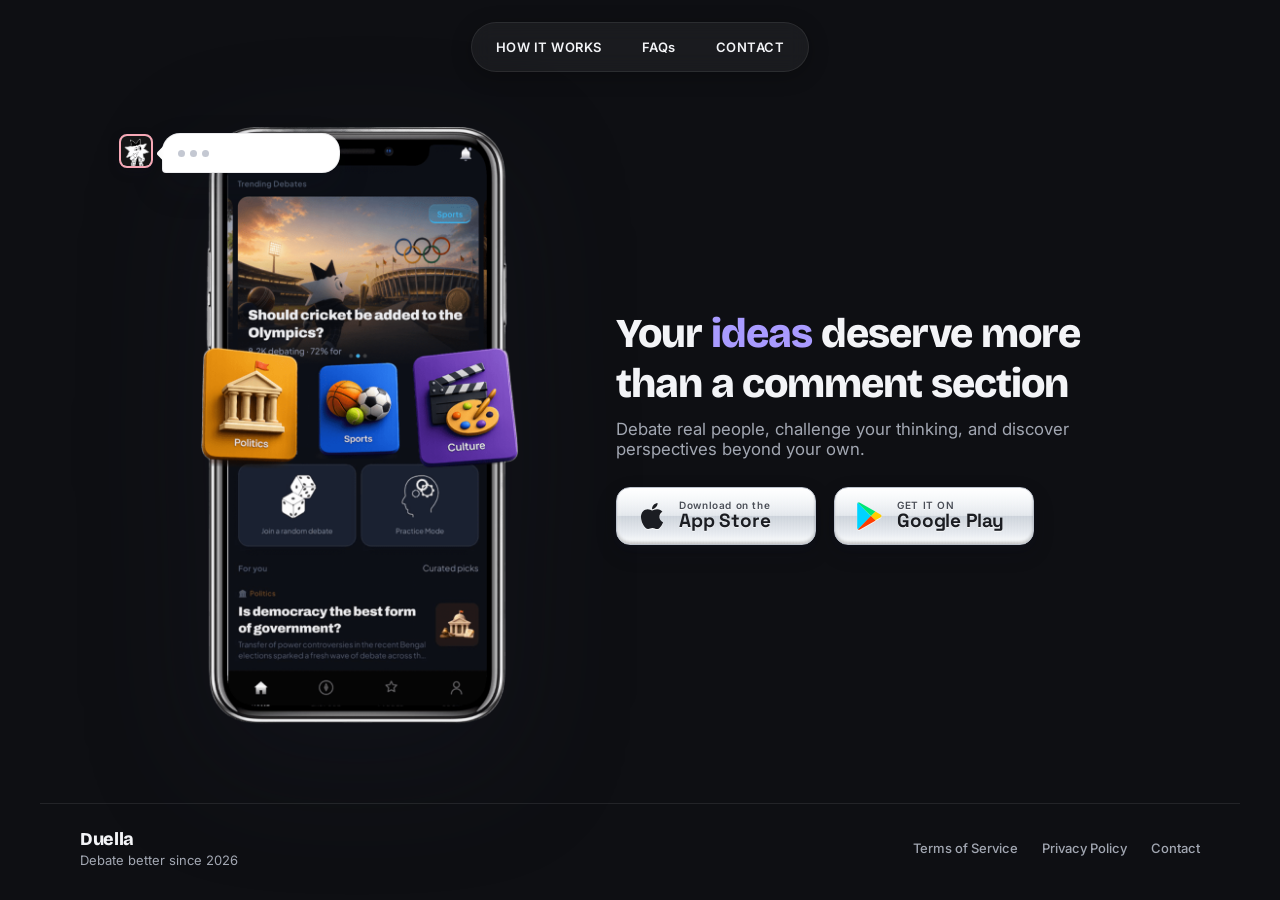
==== index.html @ 8a7b8738 "Update contact email to support@joinduella.com Co-Authored-By: Claude Opus 4.8 <noreply@anthropic.co" ====
<!DOCTYPE html>
<html lang="en">

<head>
  <meta charset="UTF-8" />
  <meta name="viewport" content="width=device-width, initial-scale=1.0" />
  <title>Duella — Your ideas deserve more than a comment section</title>
  <link rel="preconnect" href="https://fonts.googleapis.com" />
  <link rel="preconnect" href="https://fonts.gstatic.com" crossorigin />
  <link
    href="https://fonts.googleapis.com/css2?family=Bricolage+Grotesque:opsz,wght@12..96,600;12..96,700;12..96,800&family=Space+Grotesk:wght@500;700&family=Inter:wght@400;500;600&display=swap"
    rel="stylesheet" />
  <link rel="stylesheet" href="styles.css" />
</head>

<body>
  <!-- ─── NAV ─────────────────────────────────────────── -->
  <header class="nav">
    <nav class="nav__pills" aria-label="Primary">
      <a href="#how">HOW IT WORKS</a>
      <a href="#about">FAQs</a>
      <a href="#about">CONTACT</a>
    </nav>

    <a class="nav__cta" href="#get">Download</a>
  </header>

  <!-- ─── HERO ────────────────────────────────────────── -->
  <main class="hero">
    <div class="hero__stage">
      <div class="phone-wrap">
        <img class="phone" src="assets/samvaad_app_no_bg.png"
          alt="Duella app showing a live debate on cricket in the Olympics" />
      </div>

      <!-- debate chat bubbles -->
      <div class="bubble bubble--against bubble--o1">
        <span class="bubble__avatar">
          <img src="assets/defaultprofilepic.png" alt="" />
        </span>
        <span class="bubble__typing" aria-hidden="true"><i></i><i></i><i></i></span>
        <div class="bubble__body">
          <p>One match can eat an entire day. Shared Olympic venues cannot spare that.</p>
        </div>
      </div>

      <div class="bubble bubble--for bubble--o2">
        <span class="bubble__avatar bubble__avatar--flip">
          <img src="assets/defaultprofilepic.png" alt="" />
        </span>
        <span class="bubble__typing" aria-hidden="true"><i></i><i></i><i></i></span>
        <div class="bubble__body">
          <p>T20 wraps in three hours. Rugby sevens already made the cut.</p>
        </div>
      </div>

      <div class="bubble bubble--against bubble--o3">
        <span class="bubble__avatar">
          <img src="assets/defaultprofilepic.png" alt="" />
        </span>
        <span class="bubble__typing" aria-hidden="true"><i></i><i></i><i></i></span>
        <div class="bubble__body">
          <p>Barely a dozen nations are truly competitive. The medals write themselves.</p>
        </div>
      </div>

      <div class="bubble bubble--for bubble--o4">
        <span class="bubble__avatar bubble__avatar--flip">
          <img src="assets/defaultprofilepic.png" alt="" />
        </span>
        <span class="bubble__typing" aria-hidden="true"><i></i><i></i><i></i></span>
        <div class="bubble__body">
          <p>1.5 billion fans would finally watch the Games. That is the reach the IOC wants.</p>
        </div>
      </div>
    </div>

    <div class="hero__copy">
      <h1 class="headline">
        <span class="line">
          <span class="word hl hl--white">Your</span>
          <span class="word hl hl--lav">ideas</span>
          <span class="word hl hl--white">deserve</span>
          <span class="word hl hl--white">more</span>

        </span>
        <span class="line">
          <span class="word hl hl--white">than</span>
          <span class="word hl hl--white">a&nbsp;comment</span>
          <span class="word hl hl--white">section</span>
        </span>
      </h1>

      <p class="subhead">Debate real people, challenge your thinking, and discover perspectives beyond your own.</p>

      <!-- ─── STORE BUTTONS (steel effect) ─── -->
      <div class="store-row" id="get">
        <!-- App Store -->
        <a class="steel-btn" href="#" aria-label="Download on the App Store">
          <svg class="steel-btn__icon" viewBox="0 0 384 512" aria-hidden="true">
            <path
            
              d="M318.7 268.7c-.2-36.7 16.4-64.4 50-84.8-18.8-26.9-47.2-41.7-84.7-44.6-35.5-2.8-74.3 20.7-88.5 20.7-15 0-49.4-19.7-76.4-19.7C63.3 141.2 4 184.8 4 273.5q0 39.3 14.4 81.2c12.8 36.7 59 126.7 107.2 125.2 25.2-.6 43-17.9 75.8-17.9 31.8 0 48.3 17.9 76.4 17.9 48.6-.7 90.4-82.5 102.6-119.3-65.2-30.7-61.7-90-61.7-91.9zm-56.6-164.2c27.3-32.4 24.8-61.9 24-72.5-24.1 1.4-52 16.4-67.9 34.9-17.5 19.8-27.8 44.3-25.6 71.9 26.1 2 49.9-11.4 69.5-34.3z" />
          </svg>
          <span class="steel-btn__text">
            <small>Download on the</small>
            <strong>App Store</strong>
          </span>
        </a>

        <!-- Google Play -->
        <a class="steel-btn" href="#" aria-label="Get it on Google Play">
          <svg class="steel-btn__icon" viewBox="0 0 512 512" aria-hidden="true">
            <path fill="#00d3ff"
              d="M47.6 26.9C41.3 33.6 37.7 44 37.7 57.4v397.2c0 13.5 3.6 23.8 9.9 30.5l1.3 1.3 222.5-222.5v-5.3L48.9 25.6z" />
            <path fill="#ffce00"
              d="M345 331.3l-74.2-74.2v-5.3l74.2-74.2 1.7 1 87.9 49.9c25.1 14.2 25.1 37.5 0 51.8l-87.9 49.9z" />
            <path fill="#ff3d00" d="M346.7 330.3L270.8 254.5 47.6 485.1c8.3 8.8 22 9.9 37.4 1.1l261.7-148.6" />
            <path fill="#00e676" d="M346.7 178.7L85 30.1C69.6 21.3 55.9 22.4 47.6 31.2l223.2 223.3z" />
          </svg>
          <span class="steel-btn__text">
            <small>GET IT ON</small>
            <strong>Google Play</strong>
          </span>
        </a>
      </div>
    </div>
  </main>

  <footer class="foot">
    <div class="foot__brand">
      <span class="foot__name">Duella</span>
      <span class="foot__tag">Debate better since 2026</span>
    </div>
    <nav class="foot__links" aria-label="Footer">
      <a href="terms.html">Terms of Service</a>
      <a href="privacy.html">Privacy Policy</a>
      <a href="mailto:support@joinduella.com">Contact</a>
    </nav>
  </footer>

  <script>
    // Rotate through several debates: swap the phone screenshot, play the
    // exchange as a live chat, hold, fade out, wait, then move to the next.
    (function () {
      const bubbles = Array.from(document.querySelectorAll('.bubble'));
      const phone = document.querySelector('.phone');

      const START = 500;   // wait before the first message
      const TYPING = 1200;  // how long the typing dots show
      const READ = 900;   // pause after a message before the reply
      const HOLD = 3000;  // keep the finished thread readable
      const RESET = 700;   // fade-out time
      const WAIT = 1500;  // idle gap between debates (app on screen)

      // side order per slot is fixed: against, for, against, for
      const debates = [
        {
          img: 'assets/samvaad_app_no_bg.png',
          msgs: [
            'One match can eat an entire day. Shared Olympic venues cannot spare that.',
            'T20 wraps in three hours. Rugby sevens already made the cut.',
            'Barely a dozen nations are truly competitive. The medals write themselves.',
            '1.5 billion fans would finally watch the Games. That is the reach the IOC wants.',
          ],
        },
        {
          img: 'assets/samvaad_app_no_bg_2.png',
          msgs: [
            'Fifty one percent can simply vote away the rights of the other forty nine.',
            'That is why real democracies bind the majority with a constitution.',
            'Voters reward short term bribes, not long term policy.',
            'And they can throw out leaders who fail them. No other system lets you.',
          ],
        },
      ];

      const paras = bubbles.map((b) => b.querySelector('p'));

      // Reduced-motion: show the first debate statically, no loop.
      if (window.matchMedia && window.matchMedia('(prefers-reduced-motion: reduce)').matches) {
        debates[0].msgs.forEach((m, i) => { if (paras[i]) paras[i].textContent = m; });
        bubbles.forEach((b) => b.classList.add('is-typing', 'is-sent'));
        return;
      }

      let di = 0;

      function loadTexts(d) {
        d.msgs.forEach((m, i) => { if (paras[i]) paras[i].textContent = m; });
      }

      function playRound(done) {
        let t = 0;
        bubbles.forEach((b) => {
          setTimeout(() => b.classList.add('is-typing'), t);
          setTimeout(() => b.classList.add('is-sent'), t + TYPING);
          t += TYPING + READ;
        });
        setTimeout(() => {
          bubbles.forEach((b) => b.classList.remove('is-typing', 'is-sent'));
        }, t + HOLD);
        setTimeout(done, t + HOLD + RESET);
      }

      function run() {
        loadTexts(debates[di]);
        playRound(() => {
          // advance, wait, crossfade to next screenshot, then replay
          di = (di + 1) % debates.length;
          setTimeout(() => {
            phone.style.opacity = 0;
            setTimeout(() => {
              phone.src = debates[di].img;
              phone.style.opacity = 1;
              run();
            }, 400);
          }, WAIT);
        });
      }

      setTimeout(run, START);
    })();
  </script>
</body>

</html>
---- styles.css ----
:root {
  --bg: #0e0f13;
  --ink: #f3f4f7;
  --muted: #a2a7b2;
  --lav: #a99bff;
  --lav-deep: #b9adff;
  --blue: #7cc4ff;
  --blue-deep: #7cc4ff;
  --pink: #ff9ed4;
  --pink-deep: #ff9ed4;
  --pill: #ececec;
}

* { margin: 0; padding: 0; box-sizing: border-box; }

html { scroll-behavior: smooth; }

body {
  min-height: 100vh;
  min-height: 100svh;
  display: flex;
  flex-direction: column;
  background: var(--bg);
  color: var(--ink);
  font-family: "Inter", system-ui, sans-serif;
  overflow-x: hidden;
  position: relative;
}

/* ─── Decorative blobs ─────────────────────────── */
.blob {
  position: fixed;
  border-radius: 50%;
  filter: blur(90px);
  opacity: 0.55;
  z-index: 0;
  pointer-events: none;
}
.blob--lav  { width: 460px; height: 460px; background: var(--lav-deep);  top: -120px; left: -120px; }
.blob--blue { width: 520px; height: 520px; background: var(--blue-deep); bottom: -180px; right: -140px; opacity: .35; }
.blob--pink { width: 380px; height: 380px; background: var(--pink-deep); top: 40%; right: 12%; opacity: .28; }

/* ─── Nav ──────────────────────────────────────── */
.nav {
  position: relative;
  z-index: 5;
  display: flex;
  align-items: center;
  justify-content: center;
  padding: 22px 32px;
  width: 100%;
  max-width: 1400px;
  margin: 0 auto;
}
.logo {
  display: grid;
  place-items: center;
  width: 46px; height: 46px;
  background: var(--ink);
  color: #fff;
  border-radius: 12px;
  font-family: "Space Grotesk", monospace;
  font-weight: 700;
  font-size: 20px;
  text-decoration: none;
  letter-spacing: -1px;
}
.nav__pills {
  display: flex;
  gap: 4px;
  background: rgba(255,255,255,.05);
  border: 1px solid rgba(255,255,255,.08);
  backdrop-filter: blur(10px);
  padding: 6px;
  border-radius: 999px;
  box-shadow: 0 4px 20px rgba(0,0,0,.25);
}
.nav__pills a {
  padding: 10px 18px;
  border-radius: 999px;
  text-decoration: none;
  color: var(--ink);
  font-size: 13px;
  font-weight: 600;
  letter-spacing: .04em;
  transition: background .2s ease, color .2s ease;
}
.nav__pills a:hover { background: var(--ink); color: #0e0f13; }
.nav__menu {
  display: none;
  flex-direction: column;
  justify-content: center;
  gap: 5px;
  width: 44px;
  height: 44px;
  padding: 0 11px;
  border-radius: 12px;
  background: rgba(255,255,255,.05);
  border: 1px solid rgba(255,255,255,.08);
  cursor: pointer;
}
.nav__menu span {
  display: block;
  height: 2px;
  border-radius: 2px;
  background: var(--ink);
}
.nav__cta {
  display: none;
  align-items: center;
  padding: 11px 24px;
  border-radius: 999px;
  color: #1b1d22;
  font-size: 14px;
  font-weight: 700;
  text-decoration: none;
  position: relative;
  overflow: hidden;
  isolation: isolate;
  background:
    linear-gradient(180deg,
      #ffffff 0%,
      #f6f8fa 15%,
      #e4e8ed 49%,
      #cdd3db 50%,
      #e6eaef 80%,
      #fbfcfd 100%);
  border: 1px solid #bcc2cc;
  box-shadow:
    inset 0 1px 0 rgba(255,255,255,.95),
    inset 0 -2px 3px rgba(0,0,0,.18),
    0 4px 12px rgba(0,0,0,.32);
  text-shadow: 0 1px 0 rgba(255,255,255,.6);
  transition: filter .2s ease, transform .15s ease;
}
.nav__cta:hover { filter: brightness(1.05); transform: translateY(-1px); }
.nav__cta::after {
  content: "";
  position: absolute;
  top: -50%;
  left: 0;
  width: 42%;
  height: 200%;
  z-index: 3;
  pointer-events: none;
  transform: translateX(-180%) rotate(20deg);
  background: linear-gradient(90deg,
    rgba(255,255,255,0) 0%,
    rgba(255,255,255,.9) 50%,
    rgba(255,255,255,0) 100%);
  filter: blur(4px);
  opacity: 0;
}
.nav__cta:hover::after { animation: shine .8s ease-out forwards; }
.nav__hint { font-size: 13px; color: var(--muted); font-weight: 500; }
.nav__hint kbd {
  background: rgba(255,255,255,.08);
  border: 1px solid rgba(255,255,255,.14);
  border-radius: 6px;
  padding: 1px 7px;
  font-family: "Space Grotesk", monospace;
  box-shadow: 0 1px 0 rgba(0,0,0,.3);
}

/* ─── Hero ─────────────────────────────────────── */
.hero {
  position: relative;
  z-index: 4;
  display: flex;
  flex-direction: row;
  align-items: center;
  justify-content: center;
  gap: 96px;
  text-align: left;
  padding: 0 40px 40px;
  max-width: 1200px;
  margin: 0 auto;
  flex: 1;
  width: 100%;
}

/* ─── Phone stage + dreamy texture ─── */
.hero__stage {
  position: relative;
  flex-shrink: 0;
  display: flex;
  justify-content: center;
}
.phone-wrap {
  position: relative;
  z-index: 1;
  animation: float 16s ease-in-out infinite;
  will-change: transform;
}
.phone {
  width: 320px;
  max-width: 82vw;
  height: auto;
  filter: drop-shadow(0 40px 60px rgba(20,24,40,.28));
  transition: opacity .4s ease;
}
/* dreamy colored glow beneath the phone */
.dreamy {
  position: absolute;
  left: 50%;
  bottom: -6%;
  transform: translateX(-50%);
  width: 128%;
  height: 78%;
  z-index: 0;
  border-radius: 50%;
  filter: blur(55px) saturate(1.2);
  opacity: .85;
  background:
    radial-gradient(42% 46% at 28% 42%, var(--lav-deep) 0%, transparent 70%),
    radial-gradient(46% 50% at 72% 46%, var(--blue-deep) 0%, transparent 68%),
    radial-gradient(50% 52% at 50% 78%, var(--pink-deep) 0%, transparent 70%);
  animation: dreamShift 12s ease-in-out infinite;
}
@keyframes dreamShift {
  0%,100% { transform: translateX(-50%) scale(1);   opacity: .8; }
  50%     { transform: translateX(-50%) scale(1.06); opacity: .95; }
}

.hero__copy {
  position: relative;
  display: flex;
  flex-direction: column;
  align-items: flex-start;
  z-index: 2;
  max-width: 620px;
}
@keyframes float {
  0%,100% { transform: translateY(0); }
  50%     { transform: translateY(-14px); }
}

/* ─── Debate chat bubbles ─── */
.bubble {
  position: absolute;
  z-index: 3;
  width: 178px;
  padding: 10px 12px;
  background: #fff;
  border: 1px solid rgba(20,24,40,.08);
  border-radius: 16px;
  box-shadow: 0 14px 34px rgba(20,24,40,.16);
  font-size: 12px;
  line-height: 1.32;
  opacity: 0;
  transform: translate(var(--tx, 0), 10px) scale(.94);
  transition: opacity .4s ease, transform .5s cubic-bezier(.22,1,.36,1);
}
.bubble.is-typing { opacity: 1; transform: translate(0, 0) scale(1); }
.bubble p { margin: 0; color: #2c2f38; }

/* typing indicator */
.bubble__typing {
  display: none;
  align-items: center;
  gap: 5px;
  height: 18px;
  padding: 2px 3px;
}
.bubble.is-typing:not(.is-sent) .bubble__typing { display: flex; }
.bubble__typing i {
  width: 7px;
  height: 7px;
  border-radius: 50%;
  background: #c4c8d2;
  animation: typedot 1s infinite ease-in-out;
}
.bubble__typing i:nth-child(2) { animation-delay: .15s; }
.bubble__typing i:nth-child(3) { animation-delay: .3s; }
@keyframes typedot {
  0%,60%,100% { transform: translateY(0);    opacity: .45; }
  30%         { transform: translateY(-4px); opacity: 1; }
}

/* message body (hidden until sent) */
.bubble__body { display: none; }
.bubble.is-sent .bubble__body { display: block; }
.bubble__avatar {
  position: absolute;
  bottom: 4px;
  z-index: 2;
  width: 34px;
  height: 34px;
  border-radius: 8px;
  overflow: hidden;
  border: 2.5px solid;
  background: #fff;
  box-shadow: 0 4px 12px rgba(20,24,40,.18);
}
.bubble__avatar img { display: block; width: 100%; height: 100%; object-fit: cover; }
.bubble__avatar--flip img { transform: scaleX(-1); }
.bubble__tag {
  display: inline-block;
  font-family: "Space Grotesk", sans-serif;
  font-size: 10px;
  font-weight: 700;
  letter-spacing: .05em;
  text-transform: uppercase;
  padding: 3px 9px;
  border-radius: 999px;
}
/* tail — borderless nub overlapping the body so it reads connected */
.bubble::after {
  content: "";
  position: absolute;
  bottom: 11px;
  width: 15px;
  height: 15px;
  background: #fff;
  border-radius: 3px;
  transform: rotate(45deg);
}

/* AGAINST — left side, slides in from the left */
.bubble--against {
  left: -38px;
  --tx: -28px;
  border-radius: 18px 18px 18px 4px;
}
.bubble--against .bubble__tag { background: #ffe1e6; color: #e11d48; }
.bubble--against .bubble__avatar { border-color: #f7a8b6; left: -44px; }
.bubble--against::after { left: -4px; }

/* FOR — right side, slides in from the right */
.bubble--for {
  right: -38px;
  --tx: 28px;
  border-radius: 18px 18px 4px 18px;
}
.bubble--for .bubble__tag { background: #dcf7e6; color: #15a34a; }
.bubble--for .bubble__avatar { border-color: #a0e2ba; right: -44px; }
.bubble--for::after { right: -4px; }

/* conversation order: a → b → a → b, zig-zag down */
.bubble--o1 { top: 1%;  }
.bubble--o2 { top: 27%; }
.bubble--o3 { top: 53%; }
.bubble--o4 { top: 79%; }


.headline {
  font-family: "Bricolage Grotesque", "Space Grotesk", sans-serif;
  font-weight: 800;
  font-size: clamp(1.5rem, 3.2vw, 3rem);
  line-height: 1.05;
  letter-spacing: -0.025em;
  max-width: none;
  margin-top: 0;
  position: relative;
  z-index: 2;
  display: flex;
  flex-direction: column;
  align-items: flex-start;
  gap: .18em;
}
.line {
  display: flex;
  flex-wrap: nowrap;
  white-space: nowrap;
  justify-content: flex-start;
  gap: .1em .22em;
}
.word { display: inline-block; }
.hl { padding: 0; background: none; }
.hl--white { color: var(--ink); }
.hl--lav  { color: var(--lav); }
.hl--blue { color: var(--blue); }
.hl--pink { color: var(--pink); }

.subhead {
  margin-top: 14px;
  font-size: clamp(.9rem, 1.4vw, 1.05rem);
  color: var(--muted);
  max-width: 42ch;
}

/* ─── Steel store buttons ──────────────────────── */
.store-row {
  display: flex;
  gap: 18px;
  margin-top: 28px;
  flex-wrap: wrap;
  justify-content: flex-start;
}
.steel-btn {
  --steel-hi: #ffffff;
  display: inline-flex;
  align-items: center;
  gap: 12px;
  padding: 12px 24px 12px 20px;
  min-width: 200px;
  border-radius: 14px;
  text-decoration: none;
  color: #1b1d22;
  position: relative;
  overflow: hidden;
  isolation: isolate;
  /* brushed steel base — lighter/whiter */
  background:
    linear-gradient(180deg,
      #ffffff 0%,
      #f6f8fa 15%,
      #e4e8ed 49%,
      #cdd3db 50%,
      #e6eaef 80%,
      #fbfcfd 100%);
  border: 1px solid #bcc2cc;
  box-shadow:
    inset 0 1px 0 rgba(255,255,255,.95),
    inset 0 -2px 3px rgba(0,0,0,.22),
    inset 2px 0 3px rgba(255,255,255,.4),
    0 3px 8px rgba(20,24,40,.22),
    0 8px 22px rgba(20,24,40,.14);
  transition: transform .15s ease, box-shadow .2s ease, filter .2s ease;
}
/* fine brushed-metal streaks + top glare */
.steel-btn::before {
  content: "";
  position: absolute;
  inset: 0;
  border-radius: inherit;
  z-index: -1;
  background:
    repeating-linear-gradient(90deg,
      rgba(255,255,255,.10) 0px,
      rgba(255,255,255,.10) 1px,
      rgba(0,0,0,.035) 2px,
      rgba(0,0,0,.035) 3px),
    linear-gradient(180deg, rgba(255,255,255,.85), rgba(255,255,255,0) 45%);
  mix-blend-mode: soft-light;
  opacity: .9;
}
/* left→right shine that sweeps across the entire button on hover */
.steel-btn::after {
  content: "";
  position: absolute;
  top: -50%;
  left: 0;
  width: 42%;
  height: 200%;
  z-index: 3;
  pointer-events: none;
  transform: translateX(-180%) rotate(20deg);
  background: linear-gradient(90deg,
    rgba(255,255,255,0) 0%,
    rgba(255,255,255,.9) 50%,
    rgba(255,255,255,0) 100%);
  filter: blur(4px);
  opacity: 0;
}
.steel-btn:hover::after {
  animation: shine .8s ease-out forwards;
}
@keyframes shine {
  0%   { opacity: 0; transform: translateX(-180%) rotate(20deg); }
  12%  { opacity: 1; }
  100% { opacity: 0; transform: translateX(430%) rotate(20deg); }
}
.steel-btn:hover {
  transform: translateY(-2px);
  filter: brightness(1.04);
  box-shadow:
    inset 0 1px 0 rgba(255,255,255,1),
    inset 0 -2px 3px rgba(0,0,0,.25),
    0 6px 14px rgba(20,24,40,.28),
    0 12px 30px rgba(20,24,40,.18);
}
.steel-btn:active {
  transform: translateY(0);
  box-shadow:
    inset 0 2px 5px rgba(0,0,0,.3),
    inset 0 1px 0 rgba(255,255,255,.5),
    0 2px 6px rgba(20,24,40,.2);
}
.steel-btn__icon {
  width: 30px;
  height: 30px;
  flex-shrink: 0;
  filter: drop-shadow(0 1px 0 rgba(255,255,255,.7));
}
/* Apple logo (single-path svg) picks up currentColor */
.steel-btn__icon path:not([fill]) { fill: #1b1d22; }
.steel-btn__text {
  display: flex;
  flex-direction: column;
  align-items: flex-start;
  line-height: 1.1;
  text-shadow: 0 1px 0 rgba(255,255,255,.65);
}
.steel-btn__text small {
  font-size: 10px;
  letter-spacing: .06em;
  font-weight: 600;
  color: #4a4e57;
}
.steel-btn__text strong {
  font-family: "Space Grotesk", sans-serif;
  font-size: 19px;
  font-weight: 700;
  letter-spacing: -.01em;
}

/* ─── Footer ───────────────────────────────────── */
.foot {
  position: relative;
  z-index: 4;
  display: flex;
  justify-content: space-between;
  align-items: center;
  gap: 20px;
  width: 100%;
  max-width: 1200px;
  margin: 0 auto;
  padding: 24px 40px 32px;
  border-top: 1px solid rgba(255,255,255,.09);
  font-size: 13px;
  color: var(--muted);
}
.foot__brand { display: flex; flex-direction: column; gap: 2px; }
.foot__name {
  font-family: "Bricolage Grotesque", "Space Grotesk", sans-serif;
  font-weight: 800;
  font-size: 18px;
  letter-spacing: -0.02em;
  color: var(--ink);
}
.foot__tag { color: var(--muted); }
.foot__links {
  display: flex;
  align-items: center;
  gap: 24px;
}
.foot__links a {
  color: var(--muted);
  text-decoration: none;
  font-weight: 500;
  transition: color .2s ease;
}
.foot__links a:hover { color: var(--ink); }

/* ─── Legal pages ──────────────────────────────── */
.legal {
  position: relative;
  z-index: 4;
  width: 100%;
  max-width: 760px;
  margin: 0 auto;
  padding: 24px 24px 80px;
  flex: 1;
}
.legal__back {
  display: inline-block;
  margin-bottom: 24px;
  color: var(--muted);
  text-decoration: none;
  font-weight: 500;
}
.legal__back:hover { color: var(--ink); }
.legal h1 {
  font-family: "Bricolage Grotesque", "Space Grotesk", sans-serif;
  font-weight: 800;
  font-size: clamp(2rem, 4vw, 3rem);
  letter-spacing: -0.025em;
}
.legal .updated { color: var(--muted); font-size: 13px; margin-top: 8px; }
.legal h2 {
  font-family: "Bricolage Grotesque", "Space Grotesk", sans-serif;
  font-weight: 700;
  font-size: 1.3rem;
  letter-spacing: -0.01em;
  margin-top: 36px;
}
.legal p, .legal li {
  color: var(--muted);
  line-height: 1.65;
  margin-top: 12px;
}
.legal ul { padding-left: 20px; }
.legal a { color: var(--lav); }

/* ─── Responsive ───────────────────────────────── */
@media (max-width: 720px) {
  /* nav: just the Download button on the right */
  .nav { padding: 16px 18px; justify-content: flex-end; }
  .nav__pills { display: none; }
  .nav__hint { display: none; }
  .nav__cta { display: inline-flex; }

  /* stack: phone (with bubbles) up top, text + buttons below it */
  .hero {
    flex-direction: column;
    align-items: center;
    text-align: center;
    justify-content: flex-start;
    flex: 0 1 auto;
    gap: 0;
    padding: 8px 18px 32px;
  }
  .phone { width: 75vw; max-width: 330px; }
  .dreamy { bottom: 6%; height: 60%; opacity: .65; filter: blur(45px) saturate(1.2); }

  /* debate bubbles hug the phone edges */
  .bubble { width: 144px; font-size: 10.5px; padding: 7px 9px; }
  .bubble__avatar { width: 26px; height: 26px; }
  .bubble--against { left: -6px; }
  .bubble--for { right: -6px; }
  .bubble--against .bubble__avatar { left: -30px; }
  .bubble--for .bubble__avatar { right: -30px; }
  .bubble--o1 { top: 2%;  }
  .bubble--o2 { top: 28%; }
  .bubble--o3 { top: 54%; }
  .bubble--o4 { top: 80%; }

  /* let all words flow & wrap as one centered group */
  .line { display: contents; white-space: normal; }
  .headline {
    flex-direction: row;
    flex-wrap: wrap;
    justify-content: center;
    align-items: center;
    gap: .16em .28em;
    font-size: clamp(1.5rem, 7.4vw, 2.1rem);
  }

  /* text sits BELOW the phone — no overlap */
  .hero__copy {
    align-items: center;
    max-width: 420px;
    margin-top: 22px;
    padding: 0;
    width: 100%;
  }
  .subhead { margin-top: 12px; text-align: center; }

  .store-row { flex-direction: row; justify-content: center; width: 100%; max-width: 420px; gap: 12px; margin-top: 22px; }
  .steel-btn { flex: 1; min-width: 0; padding: 10px 12px; gap: 8px; }
  .steel-btn__icon { width: 24px; height: 24px; }
  .steel-btn__text small { font-size: 9px; }
  .steel-btn__text strong { font-size: 15px; }

  .foot { flex-direction: column; gap: 14px; text-align: center; padding: 20px 20px 26px; }
  .foot__brand { align-items: center; }
  .foot__links { flex-wrap: wrap; justify-content: center; gap: 18px; }
}
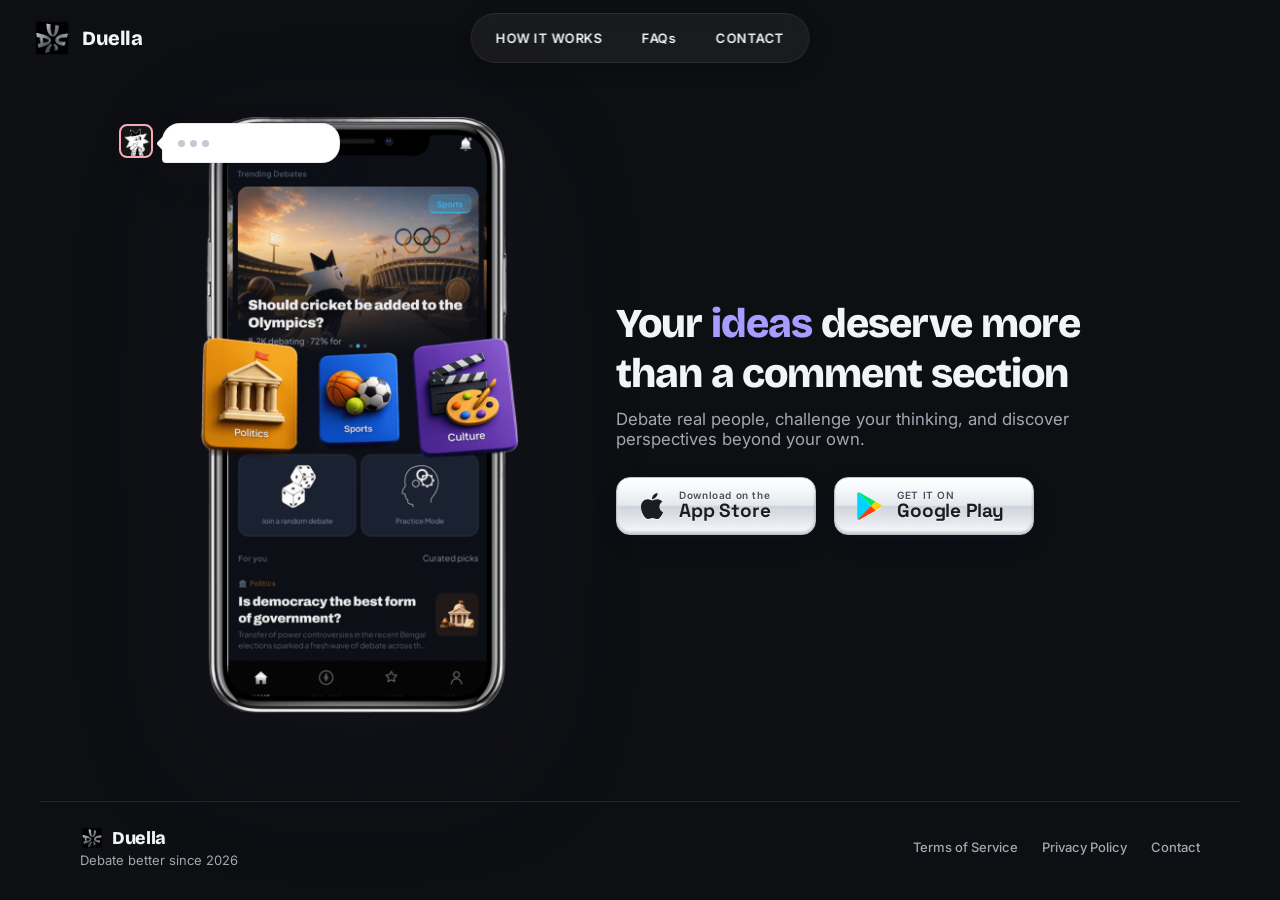
==== commit 118dae30: "Add Duella logo, favicons, and brand assets - Add favicon/app-icon set at root + manifest and browse" ====
--- a/index.html
+++ b/index.html
@@ -5,6 +5,18 @@
   <meta charset="UTF-8" />
   <meta name="viewport" content="width=device-width, initial-scale=1.0" />
   <title>Duella — Your ideas deserve more than a comment section</title>
+
+  <!-- Favicons / app icons -->
+  <link rel="icon" type="image/png" sizes="48x48" href="/favicon-48x48.png">
+  <link rel="icon" type="image/png" sizes="32x32" href="/favicon-32x32.png">
+  <link rel="icon" type="image/png" sizes="16x16" href="/favicon-16x16.png">
+  <link rel="shortcut icon" href="/favicon.ico">
+  <link rel="apple-touch-icon" sizes="180x180" href="/apple-touch-icon.png">
+  <link rel="manifest" href="/site.webmanifest">
+  <meta name="msapplication-TileColor" content="#0e0f13">
+  <meta name="msapplication-config" content="/browserconfig.xml">
+  <meta name="theme-color" content="#0e0f13">
+
   <link rel="preconnect" href="https://fonts.googleapis.com" />
   <link rel="preconnect" href="https://fonts.gstatic.com" crossorigin />
   <link
@@ -16,6 +28,11 @@
 <body>
   <!-- ─── NAV ─────────────────────────────────────────── -->
   <header class="nav">
+    <a class="nav__brand" href="#" aria-label="Duella home">
+      <img src="assets/logo-assets/website/Web-Icon-192_192x192.png" alt="Duella" />
+      <span>Duella</span>
+    </a>
+
     <nav class="nav__pills" aria-label="Primary">
       <a href="#how">HOW IT WORKS</a>
       <a href="#about">FAQs</a>
@@ -129,7 +146,7 @@
 
   <footer class="foot">
     <div class="foot__brand">
-      <span class="foot__name">Duella</span>
+      <span class="foot__name"><img src="assets/logo-assets/website/Web-Icon-192_192x192.png" alt="" />Duella</span>
       <span class="foot__tag">Debate better since 2026</span>
     </div>
     <nav class="foot__links" aria-label="Footer">
--- a/styles.css
+++ b/styles.css
@@ -46,11 +46,30 @@
   z-index: 5;
   display: flex;
   align-items: center;
-  justify-content: center;
-  padding: 22px 32px;
+  justify-content: space-between;
+  padding: 18px 32px;
   width: 100%;
   max-width: 1400px;
   margin: 0 auto;
+}
+.nav__brand {
+  display: inline-flex;
+  align-items: center;
+  gap: 10px;
+  text-decoration: none;
+  color: var(--ink);
+  z-index: 1;
+}
+.nav__brand img {
+  height: 40px;
+  width: auto;
+  display: block;
+}
+.nav__brand span {
+  font-family: "Bricolage Grotesque", "Space Grotesk", sans-serif;
+  font-weight: 800;
+  font-size: 20px;
+  letter-spacing: -0.02em;
 }
 .logo {
   display: grid;
@@ -66,6 +85,10 @@
   letter-spacing: -1px;
 }
 .nav__pills {
+  position: absolute;
+  left: 50%;
+  top: 50%;
+  transform: translate(-50%, -50%);
   display: flex;
   gap: 4px;
   background: rgba(255,255,255,.05);
@@ -523,12 +546,16 @@
 }
 .foot__brand { display: flex; flex-direction: column; gap: 2px; }
 .foot__name {
+  display: inline-flex;
+  align-items: center;
+  gap: 8px;
   font-family: "Bricolage Grotesque", "Space Grotesk", sans-serif;
   font-weight: 800;
   font-size: 18px;
   letter-spacing: -0.02em;
   color: var(--ink);
 }
+.foot__name img { height: 24px; width: auto; display: block; }
 .foot__tag { color: var(--muted); }
 .foot__links {
   display: flex;
@@ -585,11 +612,13 @@
 
 /* ─── Responsive ───────────────────────────────── */
 @media (max-width: 720px) {
-  /* nav: just the Download button on the right */
-  .nav { padding: 16px 18px; justify-content: flex-end; }
+  /* nav: logo left, Download right */
+  .nav { padding: 16px 18px; justify-content: space-between; }
   .nav__pills { display: none; }
   .nav__hint { display: none; }
   .nav__cta { display: inline-flex; }
+  .nav__brand img { height: 34px; }
+  .nav__brand span { font-size: 18px; }
 
   /* stack: phone (with bubbles) up top, text + buttons below it */
   .hero {
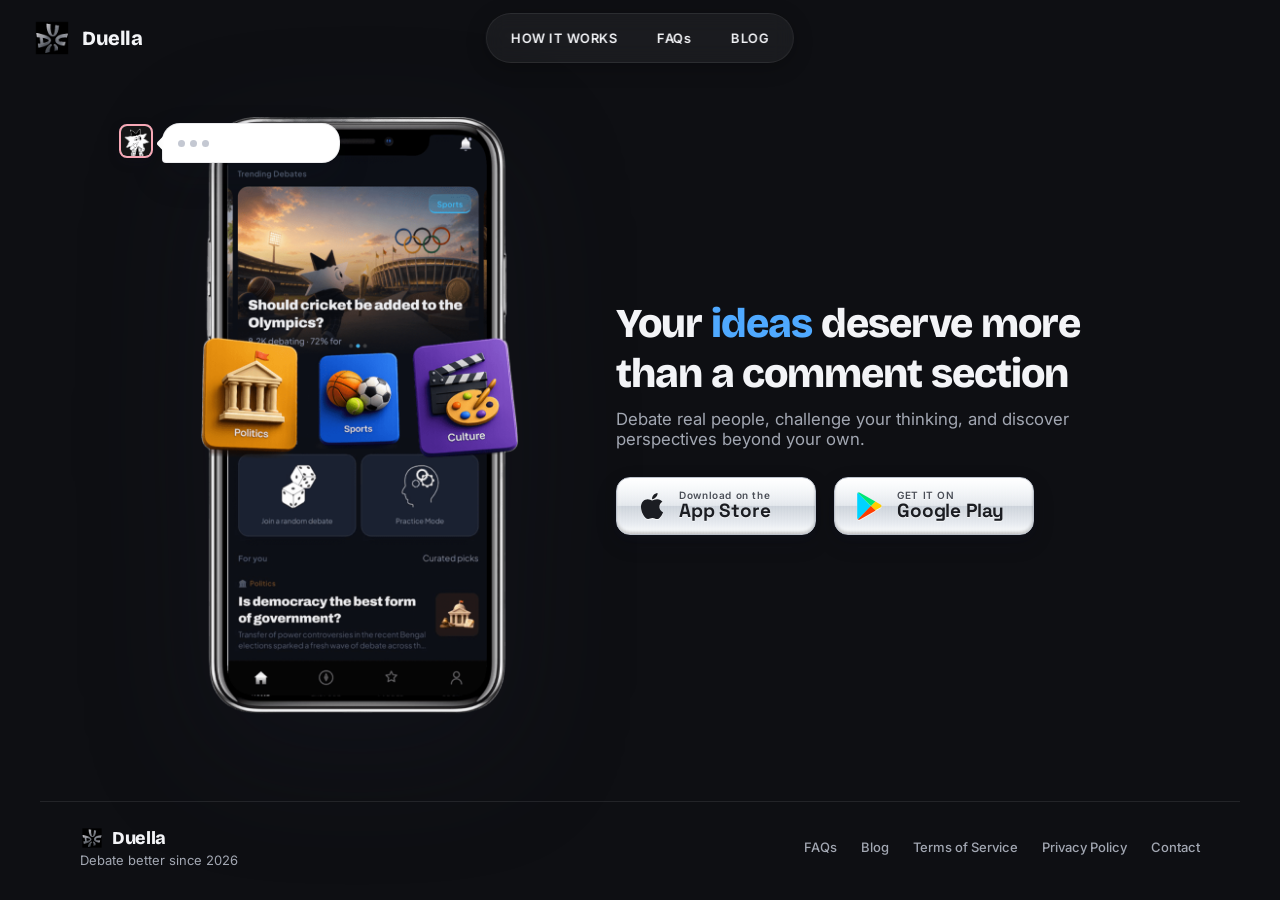
==== commit e0543871: "Add FAQ & blog pages, SEO, and social share image - New faqs.html (accordion) and blog.html (coming-" ====
--- a/index.html
+++ b/index.html
@@ -5,6 +5,25 @@
   <meta charset="UTF-8" />
   <meta name="viewport" content="width=device-width, initial-scale=1.0" />
   <title>Duella — Your ideas deserve more than a comment section</title>
+  <meta name="description"
+    content="Duella is a debate app where you pick a side on real topics and make your case against real people. Structured one on one debates, honest feedback, and a ranking that rewards good arguments. Coming soon to iOS and Android." />
+  <link rel="canonical" href="https://joinduella.com/" />
+
+  <!-- Open Graph -->
+  <meta property="og:type" content="website" />
+  <meta property="og:site_name" content="Duella" />
+  <meta property="og:title" content="Duella — Your ideas deserve more than a comment section" />
+  <meta property="og:description"
+    content="Pick a side, make your case, and climb the ranks in structured one on one debates. Coming soon to iOS and Android." />
+  <meta property="og:url" content="https://joinduella.com/" />
+  <meta property="og:image" content="https://joinduella.com/og-image.png" />
+
+  <!-- Twitter -->
+  <meta name="twitter:card" content="summary_large_image" />
+  <meta name="twitter:title" content="Duella — Your ideas deserve more than a comment section" />
+  <meta name="twitter:description"
+    content="Pick a side, make your case, and climb the ranks in structured one on one debates." />
+  <meta name="twitter:image" content="https://joinduella.com/og-image.png" />
 
   <!-- Favicons / app icons -->
   <link rel="icon" type="image/png" sizes="48x48" href="/favicon-48x48.png">
@@ -23,6 +42,27 @@
     href="https://fonts.googleapis.com/css2?family=Bricolage+Grotesque:opsz,wght@12..96,600;12..96,700;12..96,800&family=Space+Grotesk:wght@500;700&family=Inter:wght@400;500;600&display=swap"
     rel="stylesheet" />
   <link rel="stylesheet" href="styles.css" />
+
+  <!-- Structured data -->
+  <script type="application/ld+json">
+  {
+    "@context": "https://schema.org",
+    "@type": "Organization",
+    "name": "Duella",
+    "url": "https://joinduella.com/",
+    "logo": "https://joinduella.com/android-chrome-512x512.png",
+    "email": "support@joinduella.com",
+    "description": "A debate app where you pick a side on real topics and make your case against real people."
+  }
+  </script>
+  <script type="application/ld+json">
+  {
+    "@context": "https://schema.org",
+    "@type": "WebSite",
+    "name": "Duella",
+    "url": "https://joinduella.com/"
+  }
+  </script>
 </head>
 
 <body>
@@ -35,8 +75,8 @@
 
     <nav class="nav__pills" aria-label="Primary">
       <a href="#how">HOW IT WORKS</a>
-      <a href="#about">FAQs</a>
-      <a href="#about">CONTACT</a>
+      <a href="faqs.html">FAQs</a>
+      <a href="blog.html">BLOG</a>
     </nav>
 
     <a class="nav__cta" href="#get">Download</a>
@@ -150,6 +190,8 @@
       <span class="foot__tag">Debate better since 2026</span>
     </div>
     <nav class="foot__links" aria-label="Footer">
+      <a href="faqs.html">FAQs</a>
+      <a href="blog.html">Blog</a>
       <a href="terms.html">Terms of Service</a>
       <a href="privacy.html">Privacy Policy</a>
       <a href="mailto:support@joinduella.com">Contact</a>
--- a/styles.css
+++ b/styles.css
@@ -2,7 +2,7 @@
   --bg: #0e0f13;
   --ink: #f3f4f7;
   --muted: #a2a7b2;
-  --lav: #a99bff;
+  --lav: #4fa9ff;
   --lav-deep: #b9adff;
   --blue: #7cc4ff;
   --blue-deep: #7cc4ff;
@@ -610,6 +610,83 @@
 .legal ul { padding-left: 20px; }
 .legal a { color: var(--lav); }
 
+/* ─── FAQ accordion ─── */
+.faq-list {
+  margin-top: 30px;
+  display: flex;
+  flex-direction: column;
+  gap: 12px;
+}
+.faq-item {
+  border: 1px solid rgba(255,255,255,.09);
+  border-radius: 14px;
+  background: rgba(255,255,255,.03);
+  overflow: hidden;
+  transition: border-color .2s ease, background .2s ease;
+}
+.faq-item[open] { border-color: rgba(255,255,255,.16); background: rgba(255,255,255,.05); }
+.faq-item summary {
+  list-style: none;
+  cursor: pointer;
+  display: flex;
+  align-items: center;
+  justify-content: space-between;
+  gap: 16px;
+  padding: 18px 20px;
+  font-family: "Bricolage Grotesque", "Space Grotesk", sans-serif;
+  font-weight: 700;
+  font-size: 1.05rem;
+  color: var(--ink);
+}
+.faq-item summary::-webkit-details-marker { display: none; }
+.faq-item summary::after {
+  content: "+";
+  flex-shrink: 0;
+  font-family: "Space Grotesk", sans-serif;
+  font-weight: 500;
+  font-size: 1.5rem;
+  line-height: 1;
+  color: var(--muted);
+  transition: transform .2s ease;
+}
+.faq-item[open] summary::after { content: "–"; }
+.faq-a {
+  padding: 0 20px 18px;
+}
+.faq-a p {
+  margin: 0;
+  color: var(--muted);
+  line-height: 1.65;
+}
+.faq-a a { color: var(--lav); }
+
+/* ─── Blog empty state ─── */
+.blog-empty {
+  margin-top: 36px;
+  padding: 44px 28px;
+  text-align: center;
+  border: 1px dashed rgba(255,255,255,.14);
+  border-radius: 18px;
+  background: rgba(255,255,255,.02);
+}
+.blog-empty .soon-tag { margin: 0 auto; }
+.blog-empty h2 {
+  font-family: "Bricolage Grotesque", "Space Grotesk", sans-serif;
+  font-weight: 800;
+  font-size: 1.5rem;
+  letter-spacing: -0.02em;
+  margin-top: 16px;
+}
+.blog-empty p {
+  color: var(--muted);
+  line-height: 1.65;
+  margin-top: 12px;
+  max-width: 52ch;
+  margin-left: auto;
+  margin-right: auto;
+}
+.blog-empty a { color: var(--lav); }
+
 /* ─── Responsive ───────────────────────────────── */
 @media (max-width: 720px) {
   /* nav: logo left, Download right */
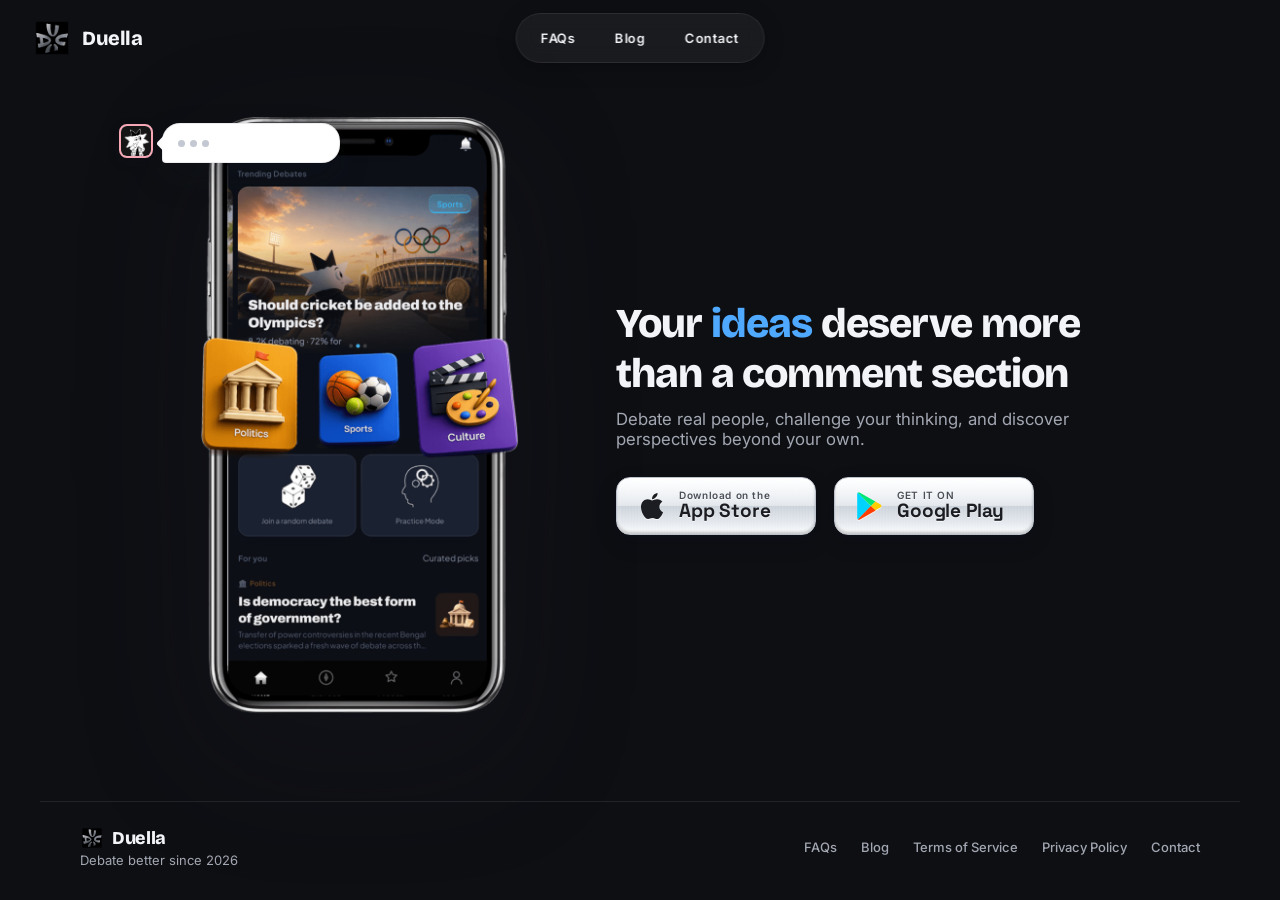
==== commit 43644df4: "Use clean URLs and update nav to FAQs/Blog/Contact - Add vercel.json (cleanUrls) so pages serve at /" ====
--- a/index.html
+++ b/index.html
@@ -74,9 +74,9 @@
     </a>
 
     <nav class="nav__pills" aria-label="Primary">
-      <a href="#how">HOW IT WORKS</a>
-      <a href="faqs.html">FAQs</a>
-      <a href="blog.html">BLOG</a>
+      <a href="/faqs">FAQs</a>
+      <a href="/blog">Blog</a>
+      <a href="mailto:support@joinduella.com">Contact</a>
     </nav>
 
     <a class="nav__cta" href="#get">Download</a>
@@ -190,10 +190,10 @@
       <span class="foot__tag">Debate better since 2026</span>
     </div>
     <nav class="foot__links" aria-label="Footer">
-      <a href="faqs.html">FAQs</a>
-      <a href="blog.html">Blog</a>
-      <a href="terms.html">Terms of Service</a>
-      <a href="privacy.html">Privacy Policy</a>
+      <a href="/faqs">FAQs</a>
+      <a href="/blog">Blog</a>
+      <a href="/terms">Terms of Service</a>
+      <a href="/privacy">Privacy Policy</a>
       <a href="mailto:support@joinduella.com">Contact</a>
     </nav>
   </footer>
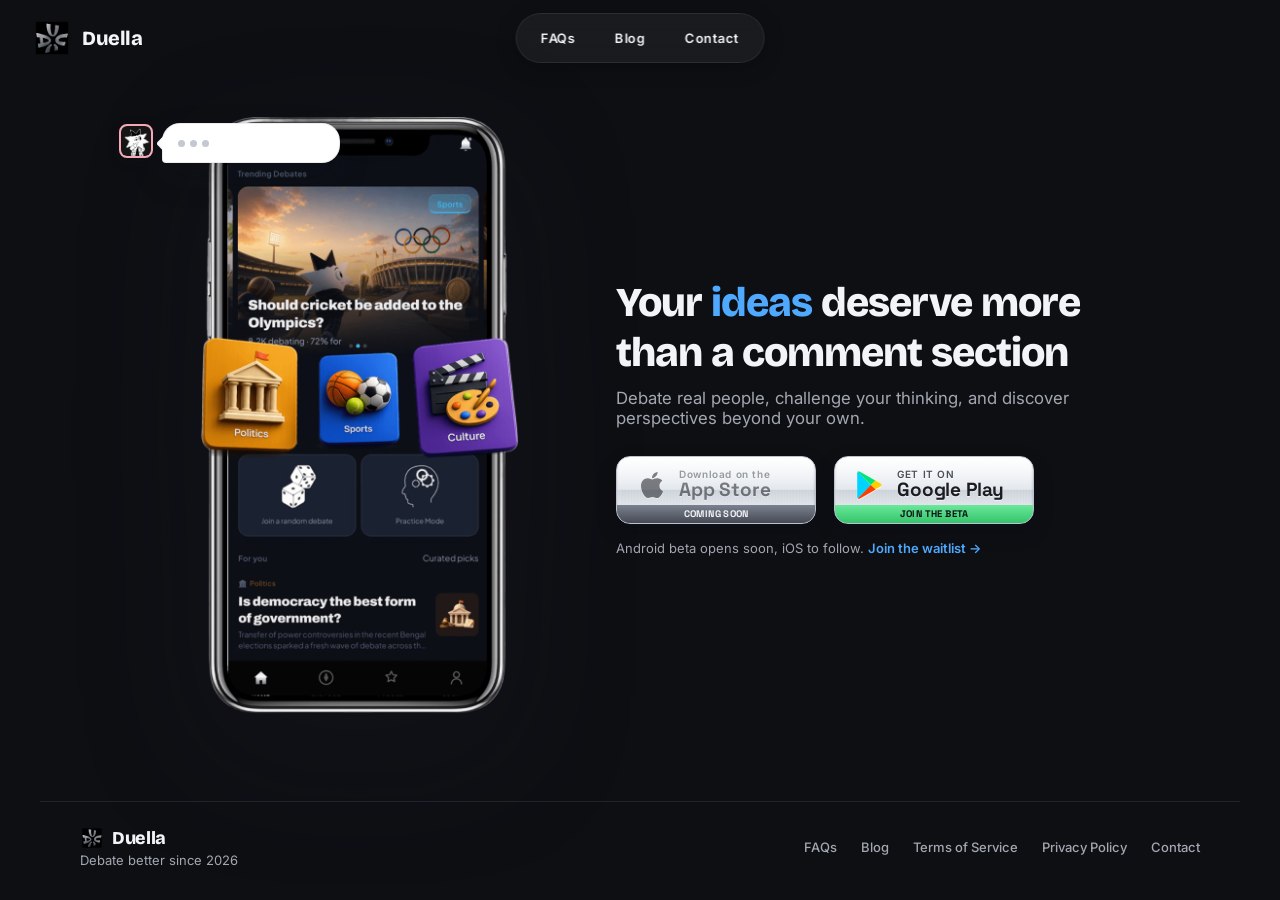
==== commit 897045a0: "feat: implement Android beta waitlist page and add signup form styling" ====
--- a/index.html
+++ b/index.html
@@ -4,6 +4,7 @@
 <head>
   <meta charset="UTF-8" />
   <meta name="viewport" content="width=device-width, initial-scale=1.0" />
+  <meta name="google-site-verification" content="AfvgnFcOtJepLDCeOltXvcOI2EaqbJP984SAFhz9yPM" />
   <title>Duella — Your ideas deserve more than a comment section</title>
   <meta name="description"
     content="Duella is a debate app where you pick a side on real topics and make your case against real people. Structured one on one debates, honest feedback, and a ranking that rewards good arguments. Coming soon to iOS and Android." />
@@ -79,7 +80,7 @@
       <a href="mailto:support@joinduella.com">Contact</a>
     </nav>
 
-    <a class="nav__cta" href="#get">Download</a>
+    <a class="nav__cta" href="/beta">Join the Beta</a>
   </header>
 
   <!-- ─── HERO ────────────────────────────────────────── -->
@@ -153,20 +154,20 @@
       <!-- ─── STORE BUTTONS (steel effect) ─── -->
       <div class="store-row" id="get">
         <!-- App Store -->
-        <a class="steel-btn" href="#" aria-label="Download on the App Store">
+        <a class="steel-btn" href="/beta" aria-label="App Store — coming soon, join the beta waitlist">
           <svg class="steel-btn__icon" viewBox="0 0 384 512" aria-hidden="true">
             <path
-            
               d="M318.7 268.7c-.2-36.7 16.4-64.4 50-84.8-18.8-26.9-47.2-41.7-84.7-44.6-35.5-2.8-74.3 20.7-88.5 20.7-15 0-49.4-19.7-76.4-19.7C63.3 141.2 4 184.8 4 273.5q0 39.3 14.4 81.2c12.8 36.7 59 126.7 107.2 125.2 25.2-.6 43-17.9 75.8-17.9 31.8 0 48.3 17.9 76.4 17.9 48.6-.7 90.4-82.5 102.6-119.3-65.2-30.7-61.7-90-61.7-91.9zm-56.6-164.2c27.3-32.4 24.8-61.9 24-72.5-24.1 1.4-52 16.4-67.9 34.9-17.5 19.8-27.8 44.3-25.6 71.9 26.1 2 49.9-11.4 69.5-34.3z" />
           </svg>
           <span class="steel-btn__text">
             <small>Download on the</small>
             <strong>App Store</strong>
           </span>
+          <span class="steel-btn__bar steel-btn__bar--soon">Coming Soon</span>
         </a>
 
         <!-- Google Play -->
-        <a class="steel-btn" href="#" aria-label="Get it on Google Play">
+        <a class="steel-btn" href="/beta" aria-label="Get it on Google Play — join the Android beta">
           <svg class="steel-btn__icon" viewBox="0 0 512 512" aria-hidden="true">
             <path fill="#00d3ff"
               d="M47.6 26.9C41.3 33.6 37.7 44 37.7 57.4v397.2c0 13.5 3.6 23.8 9.9 30.5l1.3 1.3 222.5-222.5v-5.3L48.9 25.6z" />
@@ -179,8 +180,11 @@
             <small>GET IT ON</small>
             <strong>Google Play</strong>
           </span>
+          <span class="steel-btn__bar steel-btn__bar--beta">Join the Beta</span>
         </a>
       </div>
+
+      <p class="store-note">Android beta opens soon, iOS to follow. <a href="/beta">Join the waitlist →</a></p>
     </div>
   </main>
 
--- a/styles.css
+++ b/styles.css
@@ -528,6 +528,50 @@
   letter-spacing: -.01em;
 }
 
+/* full-width bar stuck to the bottom edge of a store button, clipped to
+   the button's own rounded corners via its overflow:hidden */
+.steel-btn:has(.steel-btn__bar) {
+  padding-bottom: 22px;
+}
+.steel-btn__bar {
+  position: absolute;
+  left: 0;
+  right: 0;
+  bottom: 0;
+  z-index: 4;
+  padding: 3px 0;
+  text-align: center;
+  font-family: "Space Grotesk", sans-serif;
+  font-size: 9.5px;
+  font-weight: 700;
+  letter-spacing: .04em;
+  text-transform: uppercase;
+}
+.steel-btn__bar--soon {
+  color: #f3f4f7;
+  background: linear-gradient(180deg, #7b828f, #454954);
+}
+.steel-btn__bar--beta {
+  color: #0e0f13;
+  background: linear-gradient(180deg, #6be89a, #34c46b);
+}
+/* dim the App Store face slightly since it isn't live yet */
+.steel-btn:has(.steel-btn__bar--soon) .steel-btn__icon,
+.steel-btn:has(.steel-btn__bar--soon) .steel-btn__text {
+  opacity: .55;
+}
+.store-note {
+  margin-top: 16px;
+  font-size: 13px;
+  color: var(--muted);
+}
+.store-note a {
+  color: var(--lav);
+  text-decoration: none;
+  font-weight: 600;
+}
+.store-note a:hover { text-decoration: underline; }
+
 /* ─── Footer ───────────────────────────────────── */
 .foot {
   position: relative;
@@ -609,6 +653,86 @@
 }
 .legal ul { padding-left: 20px; }
 .legal a { color: var(--lav); }
+
+/* ─── Beta signup form ────────────────────────── */
+.legal--form { max-width: 560px; }
+.beta-form {
+  margin-top: 32px;
+  display: flex;
+  flex-direction: column;
+  gap: 20px;
+}
+.field {
+  display: flex;
+  flex-direction: column;
+  gap: 8px;
+  font-size: 13px;
+  font-weight: 600;
+  color: var(--ink);
+}
+.field em { color: var(--muted); font-weight: 400; font-style: normal; }
+.field input[type="text"],
+.field textarea {
+  background: rgba(255,255,255,.05);
+  border: 1px solid rgba(255,255,255,.14);
+  border-radius: 10px;
+  padding: 12px 14px;
+  color: var(--ink);
+  font-family: "Inter", system-ui, sans-serif;
+  font-size: 14px;
+  font-weight: 400;
+  outline: none;
+  resize: vertical;
+  transition: border-color .2s ease, background .2s ease;
+}
+.field input[type="text"]::placeholder,
+.field textarea::placeholder { color: var(--muted); }
+.field input[type="text"]:focus,
+.field textarea:focus { border-color: var(--lav); background: rgba(255,255,255,.07); }
+.field--radio {
+  border: 0;
+  padding: 0;
+}
+.radio-row {
+  display: flex;
+  gap: 20px;
+  font-weight: 400;
+  font-size: 14px;
+  color: var(--ink);
+}
+.radio-row label { display: inline-flex; align-items: center; gap: 6px; cursor: pointer; }
+.radio-row input { accent-color: var(--lav); width: 16px; height: 16px; }
+.field__hint { font-size: 12px; font-weight: 400; color: var(--muted); line-height: 1.5; }
+.beta-form__submit {
+  align-self: flex-start;
+  margin-top: 4px;
+  padding: 13px 28px;
+  border-radius: 999px;
+  border: 1px solid #bcc2cc;
+  color: #1b1d22;
+  font-family: "Space Grotesk", sans-serif;
+  font-size: 15px;
+  font-weight: 700;
+  cursor: pointer;
+  background:
+    linear-gradient(180deg,
+      #ffffff 0%,
+      #f6f8fa 15%,
+      #e4e8ed 49%,
+      #cdd3db 50%,
+      #e6eaef 80%,
+      #fbfcfd 100%);
+  box-shadow:
+    inset 0 1px 0 rgba(255,255,255,.95),
+    inset 0 -2px 3px rgba(0,0,0,.18),
+    0 4px 12px rgba(0,0,0,.32);
+  transition: filter .2s ease, transform .15s ease;
+}
+.beta-form__submit:hover { filter: brightness(1.05); transform: translateY(-1px); }
+.beta-form__submit:disabled { opacity: .7; cursor: default; transform: none; }
+.beta-form__status { margin-top: 20px; font-size: 14px; font-weight: 600; }
+.beta-form__status.is-success { color: #7ce0a3; }
+.beta-form__status.is-error { color: #ff9ed4; }
 
 /* ─── FAQ accordion ─── */
 .faq-list {
@@ -745,6 +869,7 @@
 
   .store-row { flex-direction: row; justify-content: center; width: 100%; max-width: 420px; gap: 12px; margin-top: 22px; }
   .steel-btn { flex: 1; min-width: 0; padding: 10px 12px; gap: 8px; }
+  .steel-btn__bar { font-size: 8.5px; padding: 2px 0; }
   .steel-btn__icon { width: 24px; height: 24px; }
   .steel-btn__text small { font-size: 9px; }
   .steel-btn__text strong { font-size: 15px; }
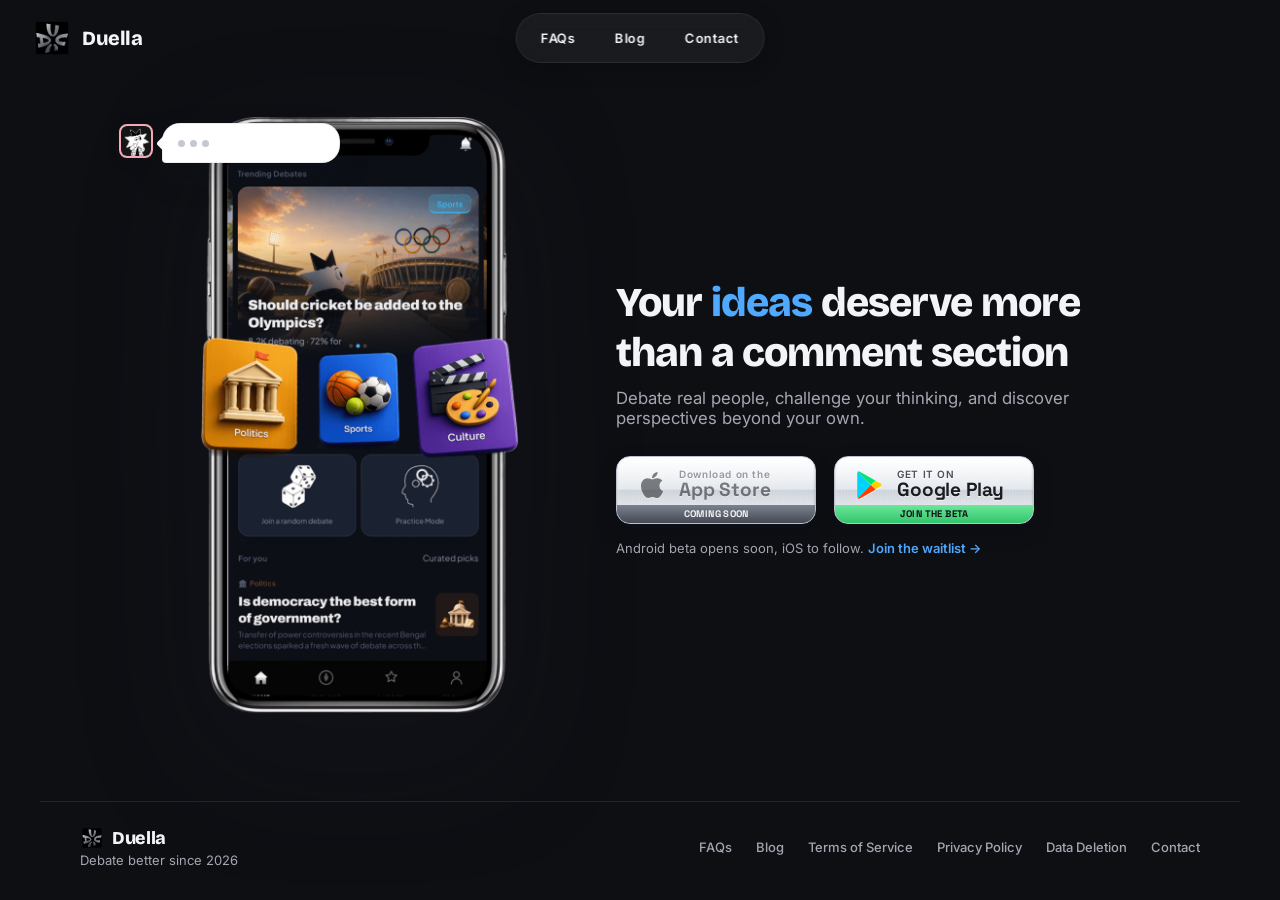
==== commit a9db19d8: "Add data deletion page with embedded form and footer links" ====
--- a/index.html
+++ b/index.html
@@ -198,6 +198,7 @@
       <a href="/blog">Blog</a>
       <a href="/terms">Terms of Service</a>
       <a href="/privacy">Privacy Policy</a>
+      <a href="/data-deletion">Data Deletion</a>
       <a href="mailto:support@joinduella.com">Contact</a>
     </nav>
   </footer>
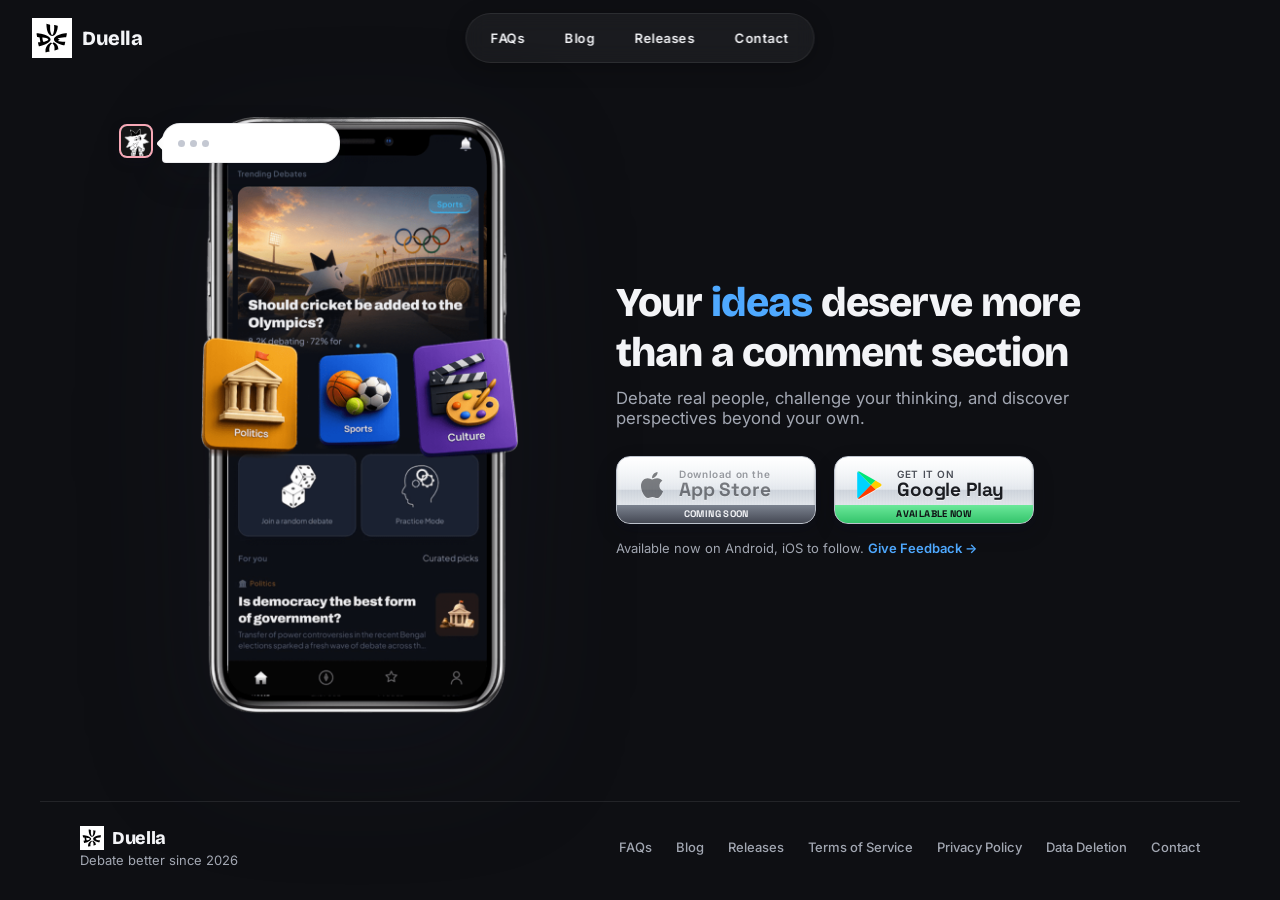
==== commit 4976ecfc: "Update website for Android app launch, add releases/feedback pages, update logo" ====
--- a/index.html
+++ b/index.html
@@ -70,17 +70,18 @@
   <!-- ─── NAV ─────────────────────────────────────────── -->
   <header class="nav">
     <a class="nav__brand" href="#" aria-label="Duella home">
-      <img src="assets/logo-assets/website/Web-Icon-192_192x192.png" alt="Duella" />
+      <img src="assets/duella_logo.svg" alt="Duella" />
       <span>Duella</span>
     </a>
 
     <nav class="nav__pills" aria-label="Primary">
       <a href="/faqs">FAQs</a>
       <a href="/blog">Blog</a>
+      <a href="/releases">Releases</a>
       <a href="mailto:support@joinduella.com">Contact</a>
     </nav>
 
-    <a class="nav__cta" href="/beta">Join the Beta</a>
+    <a class="nav__cta" href="https://play.google.com/store/apps/details?id=com.samvaad.app" target="_blank" rel="noopener">Get the App</a>
   </header>
 
   <!-- ─── HERO ────────────────────────────────────────── -->
@@ -154,7 +155,7 @@
       <!-- ─── STORE BUTTONS (steel effect) ─── -->
       <div class="store-row" id="get">
         <!-- App Store -->
-        <a class="steel-btn" href="/beta" aria-label="App Store — coming soon, join the beta waitlist">
+        <a class="steel-btn" href="#" aria-label="App Store — coming soon">
           <svg class="steel-btn__icon" viewBox="0 0 384 512" aria-hidden="true">
             <path
               d="M318.7 268.7c-.2-36.7 16.4-64.4 50-84.8-18.8-26.9-47.2-41.7-84.7-44.6-35.5-2.8-74.3 20.7-88.5 20.7-15 0-49.4-19.7-76.4-19.7C63.3 141.2 4 184.8 4 273.5q0 39.3 14.4 81.2c12.8 36.7 59 126.7 107.2 125.2 25.2-.6 43-17.9 75.8-17.9 31.8 0 48.3 17.9 76.4 17.9 48.6-.7 90.4-82.5 102.6-119.3-65.2-30.7-61.7-90-61.7-91.9zm-56.6-164.2c27.3-32.4 24.8-61.9 24-72.5-24.1 1.4-52 16.4-67.9 34.9-17.5 19.8-27.8 44.3-25.6 71.9 26.1 2 49.9-11.4 69.5-34.3z" />
@@ -167,7 +168,7 @@
         </a>
 
         <!-- Google Play -->
-        <a class="steel-btn" href="/beta" aria-label="Get it on Google Play — join the Android beta">
+        <a class="steel-btn" href="https://play.google.com/store/apps/details?id=com.samvaad.app" target="_blank" rel="noopener" aria-label="Get it on Google Play">
           <svg class="steel-btn__icon" viewBox="0 0 512 512" aria-hidden="true">
             <path fill="#00d3ff"
               d="M47.6 26.9C41.3 33.6 37.7 44 37.7 57.4v397.2c0 13.5 3.6 23.8 9.9 30.5l1.3 1.3 222.5-222.5v-5.3L48.9 25.6z" />
@@ -180,22 +181,23 @@
             <small>GET IT ON</small>
             <strong>Google Play</strong>
           </span>
-          <span class="steel-btn__bar steel-btn__bar--beta">Join the Beta</span>
+          <span class="steel-btn__bar steel-btn__bar--beta">Available Now</span>
         </a>
       </div>
 
-      <p class="store-note">Android beta opens soon, iOS to follow. <a href="/beta">Join the waitlist →</a></p>
+      <p class="store-note">Available now on Android, iOS to follow. <a href="/feedback">Give Feedback →</a></p>
     </div>
   </main>
 
   <footer class="foot">
     <div class="foot__brand">
-      <span class="foot__name"><img src="assets/logo-assets/website/Web-Icon-192_192x192.png" alt="" />Duella</span>
+      <span class="foot__name"><img src="assets/duella_logo.svg" alt="" />Duella</span>
       <span class="foot__tag">Debate better since 2026</span>
     </div>
     <nav class="foot__links" aria-label="Footer">
       <a href="/faqs">FAQs</a>
       <a href="/blog">Blog</a>
+      <a href="/releases">Releases</a>
       <a href="/terms">Terms of Service</a>
       <a href="/privacy">Privacy Policy</a>
       <a href="/data-deletion">Data Deletion</a>
